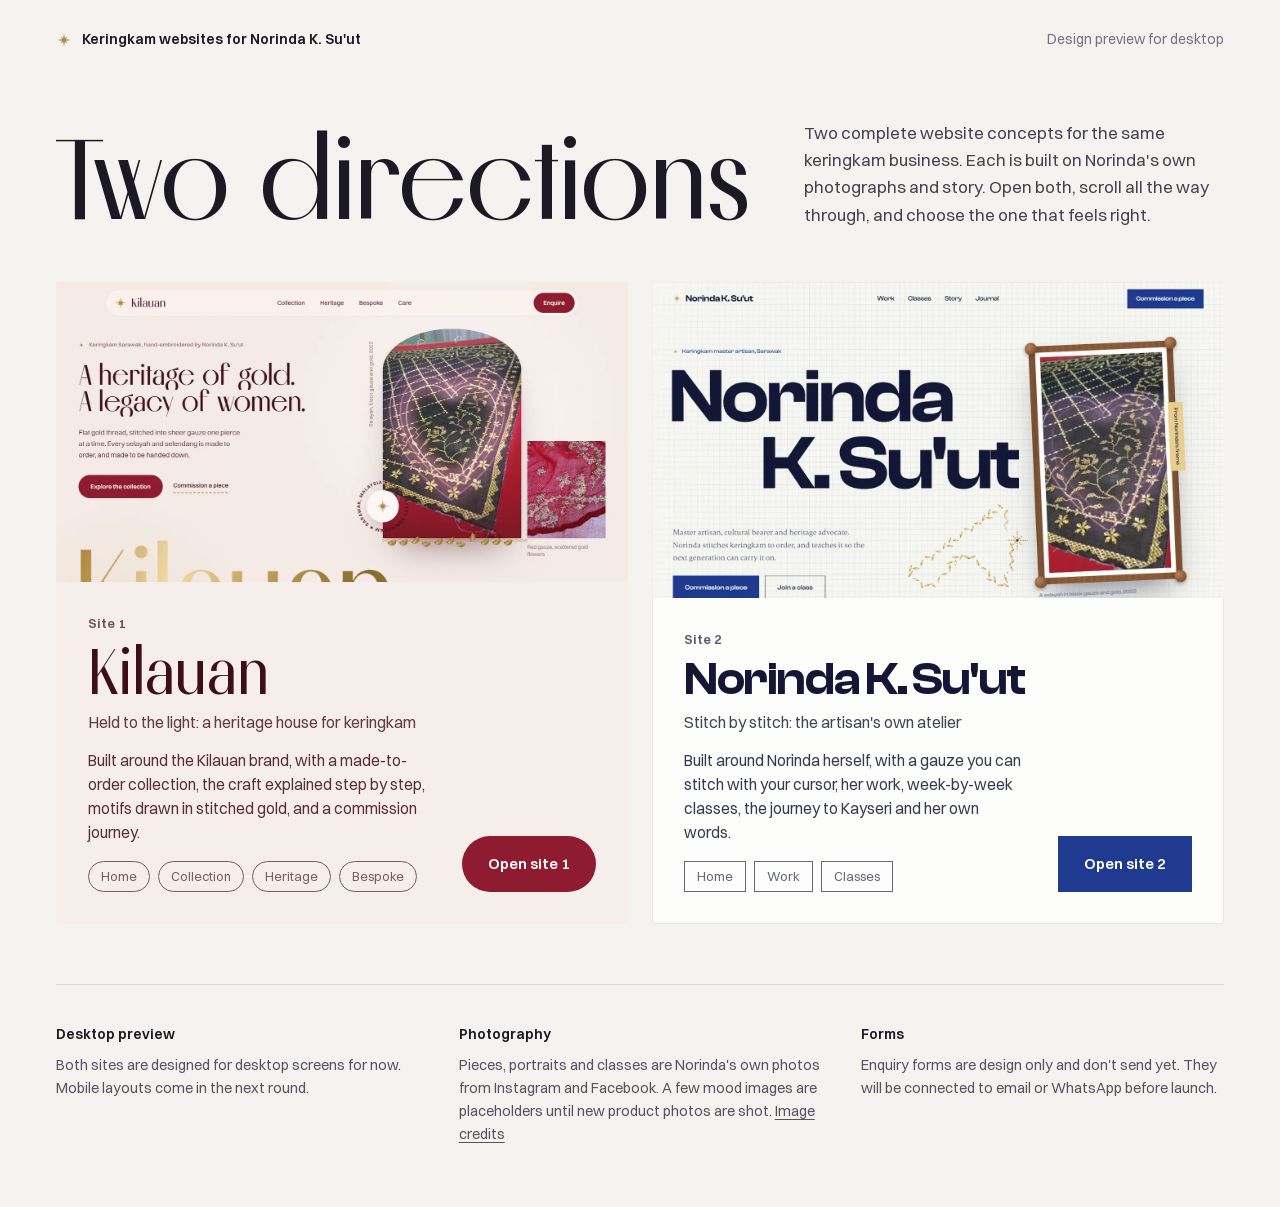
==== index.html @ 65400cc5 "Add two keringkam website concepts for Norinda K. Su'ut Site 1, Kilauan: a blush, crimson and gold h" ====
<!doctype html>
<html lang="en">
<head>
  <meta charset="utf-8">
  <meta name="viewport" content="width=device-width, initial-scale=1">
  <title>Keringkam websites | Two directions</title>
  <meta name="description" content="Two website design directions for keringkam master artisan Norinda K. Su'ut.">
  <meta name="theme-color" content="#f4f3f0">
  <link rel="icon" href="data:image/svg+xml,%3Csvg xmlns='http://www.w3.org/2000/svg' viewBox='0 0 48 48'%3E%3Cpath fill='%23b0893f' d='M24 2L26.3 18.46 34.61 13.39 29.54 21.7 46 24 29.54 26.3 34.61 34.61 26.3 29.54 24 46 21.7 29.54 13.39 34.61 18.46 26.3 2 24 18.46 21.7 13.39 13.39 21.7 18.46Z'/%3E%3C/svg%3E">
  <link rel="stylesheet" href="site-1/assets/css/fonts.css">
  <link rel="stylesheet" href="site-2/assets/css/fonts.css">
  <style>
    :root { --bg: #f4f3f0; --ink: #1b1a24; --mute: #74727e; --line: rgba(27, 26, 36, .12); --gold: #b0893f; }
    * { box-sizing: border-box; }
    body { margin: 0; background: var(--bg); color: var(--ink); font-family: 'Switzer', 'Helvetica Neue', Arial, sans-serif; -webkit-font-smoothing: antialiased; }
    a { color: inherit; text-decoration: none; }
    .top { display: flex; justify-content: space-between; align-items: center; padding: 30px 56px; font-size: 14px; color: var(--mute); }
    .top b { color: var(--ink); font-weight: 600; display: inline-flex; align-items: center; gap: 10px; }
    .top svg { width: 16px; height: 16px; color: var(--gold); }
    .intro { padding: 40px 56px 54px; display: grid; grid-template-columns: 1fr auto; gap: 40px; align-items: end; }
    h1 { margin: 0; font-family: 'Melodrama', serif; font-weight: 500; font-size: clamp(80px, 9vw, 160px); line-height: .86; letter-spacing: -.01em; animation: rise 1.2s cubic-bezier(.16, 1, .3, 1) both; }
    .intro p { max-width: 420px; margin: 0; font-size: 17px; line-height: 1.6; color: #44424f; animation: rise 1.2s .15s cubic-bezier(.16, 1, .3, 1) both; }
    .options { display: flex; gap: 24px; padding: 0 56px 60px; height: min(78vh, 760px); min-height: 620px; }
    .opt {
      position: relative; flex: 1; display: flex; flex-direction: column; overflow: hidden; border-radius: 4px;
      transition: flex-grow .9s cubic-bezier(.16, 1, .3, 1);
      animation: rise 1.3s cubic-bezier(.16, 1, .3, 1) both;
    }
    .opt:nth-child(2) { animation-delay: .12s; }
    .options:hover .opt { flex-grow: .82; }
    .options .opt:hover { flex-grow: 1.18; }
    .opt__img { position: relative; flex: 1; overflow: hidden; }
    .opt__img img { position: absolute; inset: 0; width: 100%; height: 100%; object-fit: cover; object-position: 0 0; transition: transform 1.4s cubic-bezier(.16, 1, .3, 1); }
    .opt:hover .opt__img img { transform: scale(1.04); }
    .opt__body { display: grid; grid-template-columns: 1fr auto; gap: 30px; align-items: end; padding: 30px 32px 32px; }
    .opt--a { background: #f6eeea; color: #3d0e19; }
    .opt--b { background: #fdfdfb; color: #131735; box-shadow: inset 0 0 0 1px rgba(19, 23, 53, .1); }
    .opt__no { font-size: 13px; font-weight: 600; letter-spacing: .02em; opacity: .7; }
    .opt h2 { margin: 10px 0 0; font-weight: 500; line-height: .92; }
    .opt--a h2 { font-family: 'Melodrama', serif; font-size: 64px; }
    .opt--b h2 { font-family: 'Clash Display', sans-serif; font-weight: 600; font-size: 46px; letter-spacing: -.03em; }
    .opt__idea { margin-top: 10px; font-size: 16px; opacity: .8; }
    .opt__desc { margin-top: 14px; max-width: 520px; font-size: 15.5px; line-height: 1.55; opacity: .85; }
    .opt__pages { margin-top: 16px; display: flex; flex-wrap: wrap; gap: 8px; }
    .opt__pages span { font-size: 13px; padding: 6px 12px; border: 1px solid currentColor; border-radius: 999px; opacity: .65; }
    .opt--b .opt__pages span { border-radius: 0; }
    .go { display: inline-flex; align-items: center; justify-content: center; height: 56px; padding: 0 26px; font-size: 15px; font-weight: 600; white-space: nowrap; transition: transform .6s cubic-bezier(.16, 1, .3, 1); }
    .opt--a .go { background: #8e1b30; color: #fffaf7; border-radius: 999px; }
    .opt--b .go { background: #1f3a8f; color: #fdfdfb; }
    .opt:hover .go { transform: translateY(-4px); }
    .notes { display: grid; grid-template-columns: repeat(3, 1fr); gap: 40px; padding: 40px 56px 60px; border-top: 1px solid var(--line); margin: 0 56px; padding-left: 0; padding-right: 0; }
    .notes h3 { margin: 0 0 10px; font-size: 14px; font-weight: 600; }
    .notes p { margin: 0; font-size: 14.5px; line-height: 1.6; color: #55535f; }
    .notes a { text-decoration: underline; text-underline-offset: 3px; }
    @keyframes rise { from { opacity: 0; transform: translateY(30px); } to { opacity: 1; transform: none; } }
    @media (prefers-reduced-motion: reduce) { * { animation: none !important; transition: none !important; } }
  </style>
</head>
<body>
  <header class="top">
    <b><svg viewBox="0 0 48 48" aria-hidden="true"><path fill="currentColor" d="M24 2L26.3 18.46 34.61 13.39 29.54 21.7 46 24 29.54 26.3 34.61 34.61 26.3 29.54 24 46 21.7 29.54 13.39 34.61 18.46 26.3 2 24 18.46 21.7 13.39 13.39 21.7 18.46Z"/></svg>Keringkam websites for Norinda K. Su'ut</b>
    <span>Design preview for desktop</span>
  </header>

  <section class="intro">
    <h1>Two directions</h1>
    <p>Two complete website concepts for the same keringkam business. Each is built on Norinda's own photographs and story. Open both, scroll all the way through, and choose the one that feels right.</p>
  </section>

  <section class="options">
    <a class="opt opt--a" href="site-1/index.html">
      <div class="opt__img"><img src="preview/site-1.webp" alt="Preview of site 1, Kilauan: a blush and gold homepage with a large gold wordmark"></div>
      <div class="opt__body">
        <div>
          <span class="opt__no">Site 1</span>
          <h2>Kilauan</h2>
          <p class="opt__idea">Held to the light: a heritage house for keringkam</p>
          <p class="opt__desc">Built around the Kilauan brand, with a made-to-order collection, the craft explained step by step, motifs drawn in stitched gold, and a commission journey.</p>
          <div class="opt__pages"><span>Home</span><span>Collection</span><span>Heritage</span><span>Bespoke</span></div>
        </div>
        <span class="go">Open site 1</span>
      </div>
    </a>
    <a class="opt opt--b" href="site-2/index.html">
      <div class="opt__img"><img src="preview/site-2.webp" alt="Preview of site 2: Norinda K. Su'ut's name beside a wooden embroidery frame on a gauze grid"></div>
      <div class="opt__body">
        <div>
          <span class="opt__no">Site 2</span>
          <h2>Norinda K. Su'ut</h2>
          <p class="opt__idea">Stitch by stitch: the artisan's own atelier</p>
          <p class="opt__desc">Built around Norinda herself, with a gauze you can stitch with your cursor, her work, week-by-week classes, the journey to Kayseri and her own words.</p>
          <div class="opt__pages"><span>Home</span><span>Work</span><span>Classes</span></div>
        </div>
        <span class="go">Open site 2</span>
      </div>
    </a>
  </section>

  <section class="notes">
    <div><h3>Desktop preview</h3><p>Both sites are designed for desktop screens for now. Mobile layouts come in the next round.</p></div>
    <div><h3>Photography</h3><p>Pieces, portraits and classes are Norinda's own photos from Instagram and Facebook. A few mood images are placeholders until new product photos are shot. <a href="credits.html">Image credits</a></p></div>
    <div><h3>Forms</h3><p>Enquiry forms are design only and don't send yet. They will be connected to email or WhatsApp before launch.</p></div>
  </section>
</body>
</html>
---- site-1/assets/css/fonts.css ----
@font-face {
  font-family: 'Melodrama';
  src: url('../fonts/Melodrama-400.woff2') format('woff2');
  font-weight: 400;
  font-style: normal;
  font-display: swap;
}

@font-face {
  font-family: 'Melodrama';
  src: url('../fonts/Melodrama-500.woff2') format('woff2');
  font-weight: 500;
  font-style: normal;
  font-display: swap;
}

@font-face {
  font-family: 'Melodrama';
  src: url('../fonts/Melodrama-600.woff2') format('woff2');
  font-weight: 600;
  font-style: normal;
  font-display: swap;
}

@font-face {
  font-family: 'Melodrama';
  src: url('../fonts/Melodrama-700.woff2') format('woff2');
  font-weight: 700;
  font-style: normal;
  font-display: swap;
}

@font-face {
  font-family: 'Switzer';
  src: url('../fonts/Switzer-300.woff2') format('woff2');
  font-weight: 300;
  font-style: normal;
  font-display: swap;
}

@font-face {
  font-family: 'Switzer';
  src: url('../fonts/Switzer-400.woff2') format('woff2');
  font-weight: 400;
  font-style: normal;
  font-display: swap;
}

@font-face {
  font-family: 'Switzer';
  src: url('../fonts/Switzer-500.woff2') format('woff2');
  font-weight: 500;
  font-style: normal;
  font-display: swap;
}

@font-face {
  font-family: 'Switzer';
  src: url('../fonts/Switzer-600.woff2') format('woff2');
  font-weight: 600;
  font-style: normal;
  font-display: swap;
}

@font-face {
  font-family: 'Herr Von Muellerhoff';
  src: url('../fonts/HerrVonMuellerhoff-400-0.woff2') format('woff2');
  font-weight: 400;
  font-style: normal;
  font-display: swap;
  unicode-range: U+0100-02BA, U+02BD-02C5, U+02C7-02CC, U+02CE-02D7, U+02DD-02FF, U+0304, U+0308, U+0329, U+1D00-1DBF, U+1E00-1E9F, U+1EF2-1EFF, U+2020, U+20A0-20AB, U+20AD-20C4, U+2113, U+2C60-2C7F, U+A720-A7FF;
}

@font-face {
  font-family: 'Herr Von Muellerhoff';
  src: url('../fonts/HerrVonMuellerhoff-400-1.woff2') format('woff2');
  font-weight: 400;
  font-style: normal;
  font-display: swap;
  unicode-range: U+0000-00FF, U+0131, U+0152-0153, U+02BB-02BC, U+02C6, U+02DA, U+02DC, U+0304, U+0308, U+0329, U+2000-206F, U+20AC, U+2122, U+2191, U+2193, U+2212, U+2215, U+FEFF, U+FFFD;
}
---- site-2/assets/css/fonts.css ----
@font-face {
  font-family: 'Clash Display';
  src: url('../fonts/ClashDisplay-400.woff2') format('woff2');
  font-weight: 400;
  font-style: normal;
  font-display: swap;
}

@font-face {
  font-family: 'Clash Display';
  src: url('../fonts/ClashDisplay-500.woff2') format('woff2');
  font-weight: 500;
  font-style: normal;
  font-display: swap;
}

@font-face {
  font-family: 'Clash Display';
  src: url('../fonts/ClashDisplay-600.woff2') format('woff2');
  font-weight: 600;
  font-style: normal;
  font-display: swap;
}

@font-face {
  font-family: 'Clash Display';
  src: url('../fonts/ClashDisplay-700.woff2') format('woff2');
  font-weight: 700;
  font-style: normal;
  font-display: swap;
}

@font-face {
  font-family: 'Gambetta';
  src: url('../fonts/Gambetta-400.woff2') format('woff2');
  font-weight: 400;
  font-style: normal;
  font-display: swap;
}

@font-face {
  font-family: 'Gambetta';
  src: url('../fonts/Gambetta-400i.woff2') format('woff2');
  font-weight: 400;
  font-style: italic;
  font-display: swap;
}

@font-face {
  font-family: 'Gambetta';
  src: url('../fonts/Gambetta-500.woff2') format('woff2');
  font-weight: 500;
  font-style: normal;
  font-display: swap;
}

@font-face {
  font-family: 'Gambetta';
  src: url('../fonts/Gambetta-500i.woff2') format('woff2');
  font-weight: 500;
  font-style: italic;
  font-display: swap;
}

@font-face {
  font-family: 'Gambetta';
  src: url('../fonts/Gambetta-600.woff2') format('woff2');
  font-weight: 600;
  font-style: normal;
  font-display: swap;
}

@font-face {
  font-family: 'Herr Von Muellerhoff';
  src: url('../fonts/HerrVonMuellerhoff-400-0.woff2') format('woff2');
  font-weight: 400;
  font-style: normal;
  font-display: swap;
  unicode-range: U+0100-02BA, U+02BD-02C5, U+02C7-02CC, U+02CE-02D7, U+02DD-02FF, U+0304, U+0308, U+0329, U+1D00-1DBF, U+1E00-1E9F, U+1EF2-1EFF, U+2020, U+20A0-20AB, U+20AD-20C4, U+2113, U+2C60-2C7F, U+A720-A7FF;
}

@font-face {
  font-family: 'Herr Von Muellerhoff';
  src: url('../fonts/HerrVonMuellerhoff-400-1.woff2') format('woff2');
  font-weight: 400;
  font-style: normal;
  font-display: swap;
  unicode-range: U+0000-00FF, U+0131, U+0152-0153, U+02BB-02BC, U+02C6, U+02DA, U+02DC, U+0304, U+0308, U+0329, U+2000-206F, U+20AC, U+2122, U+2191, U+2193, U+2212, U+2215, U+FEFF, U+FFFD;
}
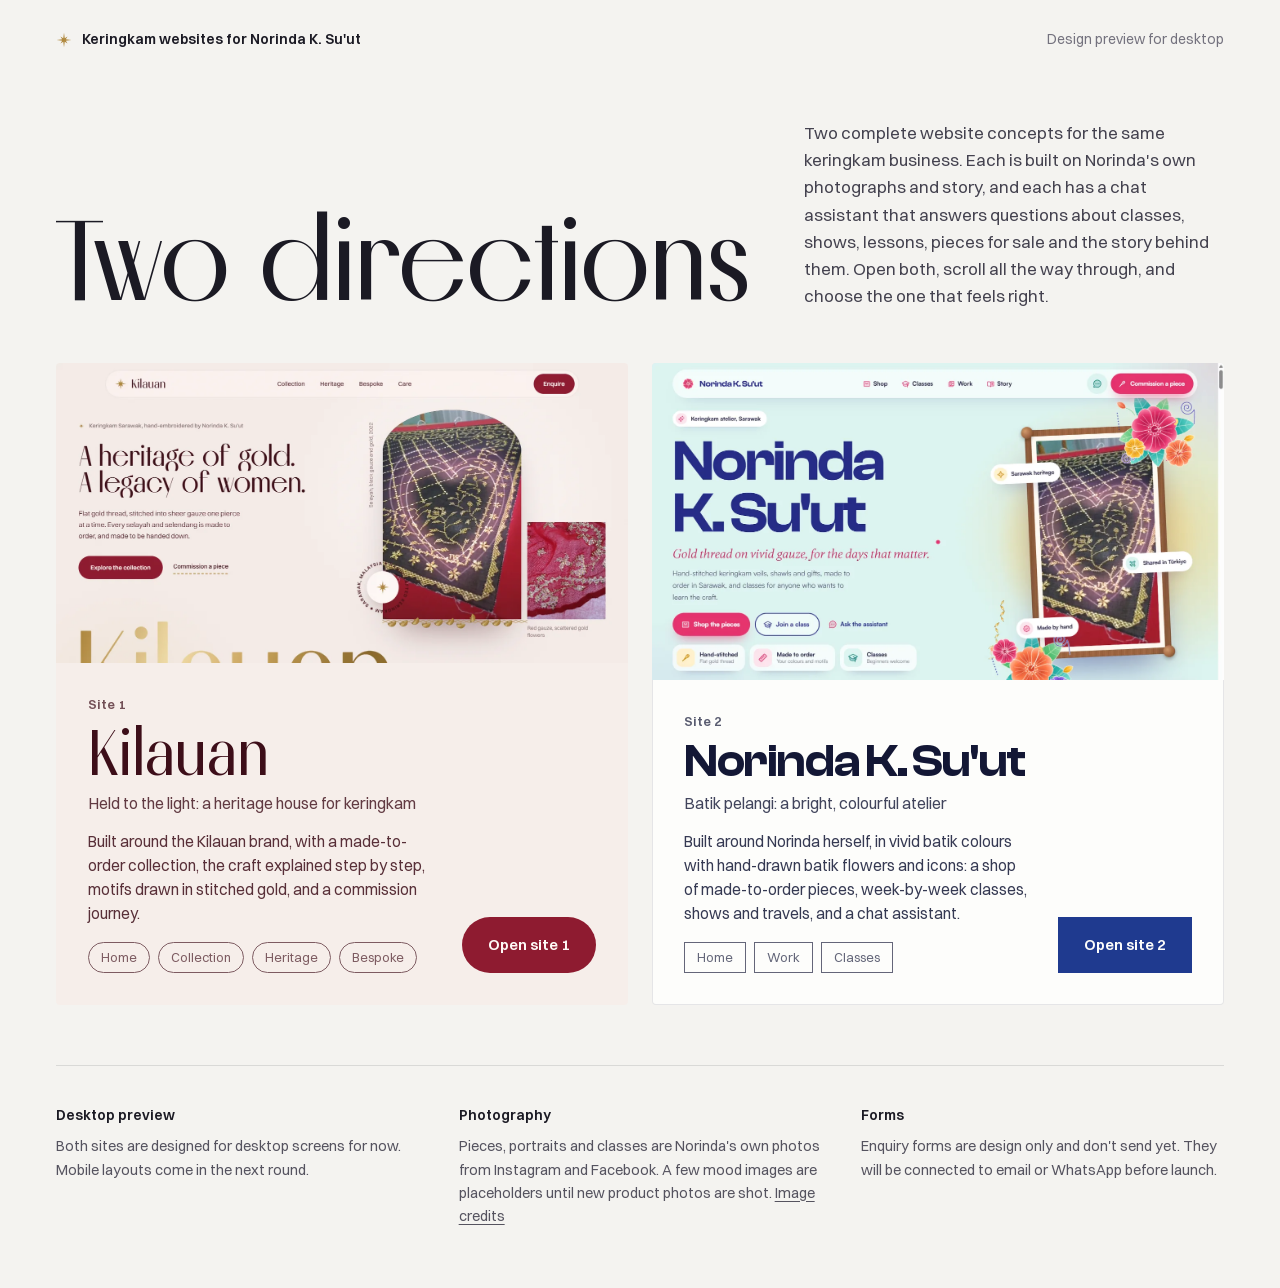
==== commit c5d6ab7c: "Redesign site 2 in vivid batik colours and add a chat assistant Site 2 now uses a bright batik palet" ====
--- a/index.html
+++ b/index.html
@@ -64,7 +64,7 @@
 
   <section class="intro">
     <h1>Two directions</h1>
-    <p>Two complete website concepts for the same keringkam business. Each is built on Norinda's own photographs and story. Open both, scroll all the way through, and choose the one that feels right.</p>
+    <p>Two complete website concepts for the same keringkam business. Each is built on Norinda's own photographs and story, and each has a chat assistant that answers questions about classes, shows, lessons, pieces for sale and the story behind them. Open both, scroll all the way through, and choose the one that feels right.</p>
   </section>
 
   <section class="options">
@@ -82,13 +82,13 @@
       </div>
     </a>
     <a class="opt opt--b" href="site-2/index.html">
-      <div class="opt__img"><img src="preview/site-2.webp" alt="Preview of site 2: Norinda K. Su'ut's name beside a wooden embroidery frame on a gauze grid"></div>
+      <div class="opt__img"><img src="preview/site-2.webp" alt="Preview of site 2: Norinda K. Su'ut's name on a bright teal page beside a wooden embroidery frame wrapped in batik flowers"></div>
       <div class="opt__body">
         <div>
           <span class="opt__no">Site 2</span>
           <h2>Norinda K. Su'ut</h2>
-          <p class="opt__idea">Stitch by stitch: the artisan's own atelier</p>
-          <p class="opt__desc">Built around Norinda herself, with a gauze you can stitch with your cursor, her work, week-by-week classes, the journey to Kayseri and her own words.</p>
+          <p class="opt__idea">Batik pelangi: a bright, colourful atelier</p>
+          <p class="opt__desc">Built around Norinda herself, in vivid batik colours with hand-drawn batik flowers and icons: a shop of made-to-order pieces, week-by-week classes, shows and travels, and a chat assistant.</p>
           <div class="opt__pages"><span>Home</span><span>Work</span><span>Classes</span></div>
         </div>
         <span class="go">Open site 2</span>
--- a/site-2/assets/css/fonts.css
+++ b/site-2/assets/css/fonts.css
@@ -87,3 +87,27 @@
   font-display: swap;
   unicode-range: U+0000-00FF, U+0131, U+0152-0153, U+02BB-02BC, U+02C6, U+02DA, U+02DC, U+0304, U+0308, U+0329, U+2000-206F, U+20AC, U+2122, U+2191, U+2193, U+2212, U+2215, U+FEFF, U+FFFD;
 }
+
+@font-face {
+  font-family: 'Satoshi';
+  src: url('../fonts/Satoshi-400.woff2') format('woff2');
+  font-weight: 400;
+  font-style: normal;
+  font-display: swap;
+}
+
+@font-face {
+  font-family: 'Satoshi';
+  src: url('../fonts/Satoshi-500.woff2') format('woff2');
+  font-weight: 500;
+  font-style: normal;
+  font-display: swap;
+}
+
+@font-face {
+  font-family: 'Satoshi';
+  src: url('../fonts/Satoshi-700.woff2') format('woff2');
+  font-weight: 700;
+  font-style: normal;
+  font-display: swap;
+}
